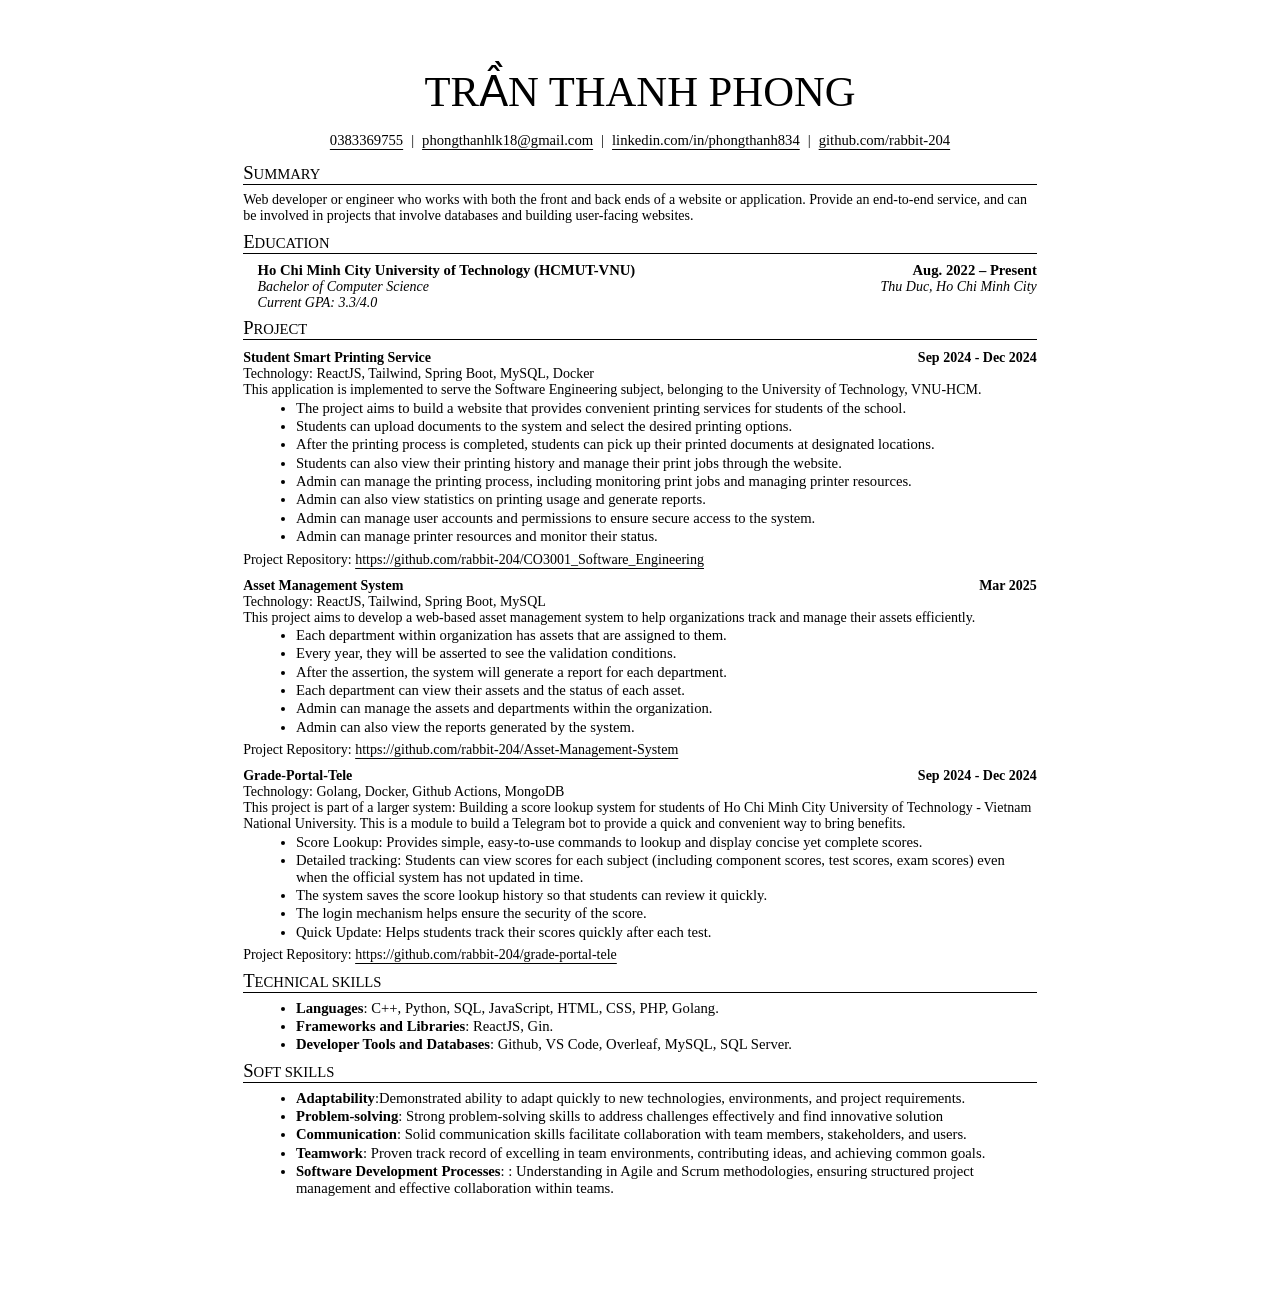
==== resume.html @ 8ac19c2b "update project" ====
<!DOCTYPE html>
<html lang="en">

<head>
    <meta charset="UTF-8">
    <meta name="viewport" content="width=device-width, initial-scale=1.0">
    <title>Resume</title>
    <link rel="stylesheet" href="./style.css">
    <style>
        /* CSS styles */
    </style>
</head>

<body>

    <!-- Contact information -->
    <h1 style="text-transform: uppercase;">Trần Thanh Phong</h1>
    <br />
    <!-- <span class=""> <h>CONTACT :</h3> </span> -->
    <div class="section headerInfo">
        <ul>
            <li><a href="tel:+84383369755">0383369755</a></li>
            <li><a href="mailto:phongthanhlk18@gmail.com">phongthanhlk18@gmail.com</a></li>
            <li><a href="https://www.linkedin.com/in/phongthanh834">linkedin.com/in/phongthanh834</a></li>
            <li><a href="https://github.com/rabbit-204">github.com/rabbit-204</a></li>
        </ul>
    </div>

    <!-- Education section -->
    <h2>SUMMARY</h2>
    <p>Web developer or engineer who works with both the front and back ends of a website or application. Provide an
        end-to-end service, and can be involved in projects that involve databases and building user-facing websites.
    </p>
    <h2>Education</h2>
    <div>
        <h3>Ho Chi Minh City University of Technology (HCMUT-VNU) <span class="spacer"></span><span class="normal">Aug.
                2022 &ndash; Present</span></h3>
        <p style="
    display: flex;
    flex-direction: row;
    justify-content: space-between;
    margin-left: 0.15in;
    font-style: italic;
    ">Bachelor of Computer Science <span class="spacer"></span>Thu Duc, Ho Chi Minh City</p>
        <p style="
    margin-left: 0.15in;
    font-style: italic;
    ">Current GPA: 3.3/4.0</p>
    </div>

    <!-- Projects section -->
    <h2>PROJECT</h2>
    <div style="margin-top:10px">
        <p style="display: flex; justify-content: space-between"><strong>Student Smart Printing Service</strong>
            <span><strong> Sep 2024 - Dec 2024</strong></span>
        </p>
            <div>Technology: ReactJS, Tailwind, Spring Boot, MySQL, Docker</div>
            <p>This application is implemented to serve the Software Engineering subject, belonging to the University of Technology, VNU-HCM. </p>
        <ul>
            <li>The project aims to build a website that provides convenient printing services for students of the school.</li>
            <li>Students can upload documents to the system and select the desired printing options.</li>
            <li>After the printing process is completed, students can pick up their printed documents at designated locations.</li>
            <li>Students can also view their printing history and manage their print jobs through the website.</li>
            <li>Admin can manage the printing process, including monitoring print jobs and managing printer resources.</li>
            <li>Admin can also view statistics on printing usage and generate reports.</li>
            <li>Admin can manage user accounts and permissions to ensure secure access to the system.</li>
            <li>Admin can manage printer resources and monitor their status.</li>
        </ul>
            <div>Project Repository: <a
                    href="https://github.com/rabbit-204/CO3001_Software_Engineering">https://github.com/rabbit-204/CO3001_Software_Engineering</a>
            </div>
    </div>
    <div style="margin-top:10px">

        <p style="display: flex; justify-content: space-between"><strong>Asset Management System</strong> <span><strong>
                    Mar 2025</strong></span></p>
            <div>Technology: ReactJS, Tailwind, Spring Boot, MySQL</div>
            <p>This project aims to develop a web-based asset management system to help organizations track and manage
                their assets efficiently. </p>
        <ul>
            <li>Each department within organization has assets that are assigned to them. </li>
            <li>Every year, they will be asserted to see the validation conditions.</li>
            <li>After the assertion, the system will generate a report for each department.</li>
            <li>Each department can view their assets and the status of each asset.</li>
            <li>Admin can manage the assets and departments within the organization.</li>
            <li>Admin can also view the reports generated by the system.</li>
        </ul>
            <div>Project Repository: <a
                    href="https://github.com/rabbit-204/Asset-Management-System">https://github.com/rabbit-204/Asset-Management-System</a>
            </div>
    </div>
    <div style="margin-top:10px">

        <p style="display: flex; justify-content: space-between"><strong>Grade-Portal-Tele</strong> <span><strong>
                    Sep 2024 - Dec 2024</strong></span></p>
        <div>Technology: Golang, Docker, Github Actions, MongoDB</div>
        <div>This project is part of a larger system: Building a score lookup system for students of Ho Chi Minh City
            University of Technology - Vietnam National University. This is a module to build a Telegram bot to provide
            a quick and convenient way to bring benefits.</div>
        <ul>

            <li>Score Lookup: Provides simple, easy-to-use commands to lookup and display concise yet complete scores.</li>
            <li>Detailed tracking: Students can view scores for each subject (including component scores, test scores,
                exam scores) even when the official system has not updated in time.</li>
            <li>The system saves the score lookup history so that students can review it quickly.</li>
            <li>The login mechanism helps ensure the security of the score.</li>
            <li>Quick Update: Helps students track their scores quickly after each test.</li>
        </ul>
        <div>Project Repository: <a
                href="https://github.com/rabbit-204/grade-portal-tele">https://github.com/rabbit-204/grade-portal-tele</a>
        </div>

    </div>
    <!-- Technical Skills section -->
    <h2>Technical Skills</h2>
    <ul>
        <li><span class="indent"></span><strong>Languages</strong>: C++, Python, SQL, JavaScript, HTML, CSS, PHP,
            Golang.</li>
        <li><span class="indent"></span><strong>Frameworks and Libraries</strong>: ReactJS, Gin.</li>
        <li><span class="indent"></span><strong>Developer Tools and Databases</strong>: Github, VS Code, Overleaf,
            MySQL, SQL Server.</li>
    </ul>
    <!-- Soft Skills section -->
    <h2>Soft Skills</h2>
    <ul>
        <li><span class="indent"></span><strong>Adaptability</strong>:Demonstrated ability to adapt quickly to new
            technologies, environments, and project
            requirements.
        </li>
        <li><span class="indent"></span><strong>Problem-solving</strong>: Strong problem-solving skills to address
            challenges effectively and find innovative
            solution</li>
        <li><span class="indent"></span><strong>Communication</strong>: Solid communication skills facilitate
            collaboration with team members, stakeholders, and users.</li>
        <li><span class="indent"></span><strong>Teamwork</strong>: Proven track record of excelling in team
            environments, contributing ideas, and achieving
            common goals.
        </li>
        <li><span class="indent"></span><strong>Software Development Processes</strong>: : Understanding in Agile and
            Scrum methodologies, ensuring structured
            project management and effective collaboration within teams.</li>
    </ul>

</body>

</html>
---- style.css ----
/* You can poke around this CSS if you want to customize your formatting / styling further */
/* You can even import custom fonts! */

@import url('https://www.resume.lol/fonts/cm/fonts.css');

/* meta */
body {
    font-family: "Computer Modern Serif", serif;
    font-size: 11pt;
    font-weight: 500;
}

.spacer {
    margin: 0px auto;
    /* margin-left: 0.55in; */
}

/* styling content */
h1, h2, h3, h4, p, a, li {
    color: black;
}

h2 {
    padding: 0;
    margin-bottom: 5pt;
    margin-top: 5pt;
}

h3, h4 {
    margin: 0;
    margin-left: 0.15in;
}

h1 {
    color: black;
    text-align: center;
    font-size: 32pt;
    margin: 0;
    padding: 0;
    margin-top: -0.1in;
    font-family: 'Times New Roman', Times, serif;
    font-weight: 500;
}

h2 {
    border-bottom: 1px solid #000000;
    text-transform: uppercase;
    font-size: 11pt;
    font-weight: normal;
}

h2::first-letter {
    font-size: 14pt;
}

h3 {
    display: flex;
    font-size: 11pt;
    padding: 0;
    justify-content: space-between;
    margin-top: 8px;
}

/* .indent {
    margin-left: 0.15in;
} */

.tech-stack {
    font-style: normal;
    font-weight: normal;
}

h4 {
    display: flex;
    font-size: 11pt;
    font-weight: normal;
    font-style: italic;
    padding: 0;
    margin-top: 0;
    margin-bottom: 0;
    justify-content: space-between;
}

p {
    margin: 0;
    padding: 0;
    
}

a {
    color: black;
    text-underline-offset: 4px;
}

ul {
    margin: 1pt 0;
    margin-left: 0.3in;
    padding-left: 24px;
    padding-right: 24px;
    font-size: 11pt;
    
}
ul > li {
    margin-bottom: 1pt;
}

ul > li:first-child {
    padding-top: -4px;
}

ul > li:last-child {
    margin-bottom: 5pt;
}


/* header info content */
.headerInfo > ul {
    display: flex;
    text-align: center;
    justify-content: center;
    margin: 0px auto 0pt !important;
    margin-top: -1pt;
    padding: 0;
}

.headerInfo > ul > li {
    display: inline;
    white-space: pre;
    list-style-type: none;
}

.headerInfo > ul > li:not(:last-child) {
    margin-right: 8px;
}

.headerInfo > ul > li:not(:last-child):after {
    content: "|";
    margin-left: 8px;
}

@page {
    size: letter;
    margin: 0.5in;
  }
  @media screen and (min-width: 768px) {
    body {
      width: 21cm; /* A4 width */
      min-height: 29.7cm; /* A4 height */
      margin: auto;
      font-size: 14px; /* Adjust font size as needed */
      padding: 2cm; /* Add padding for content */
      margin-bottom: 30px;
      /* margin-top: 20px; */
    }
  }
  
  body{
    /* margin-bottom: 30px; */
  }
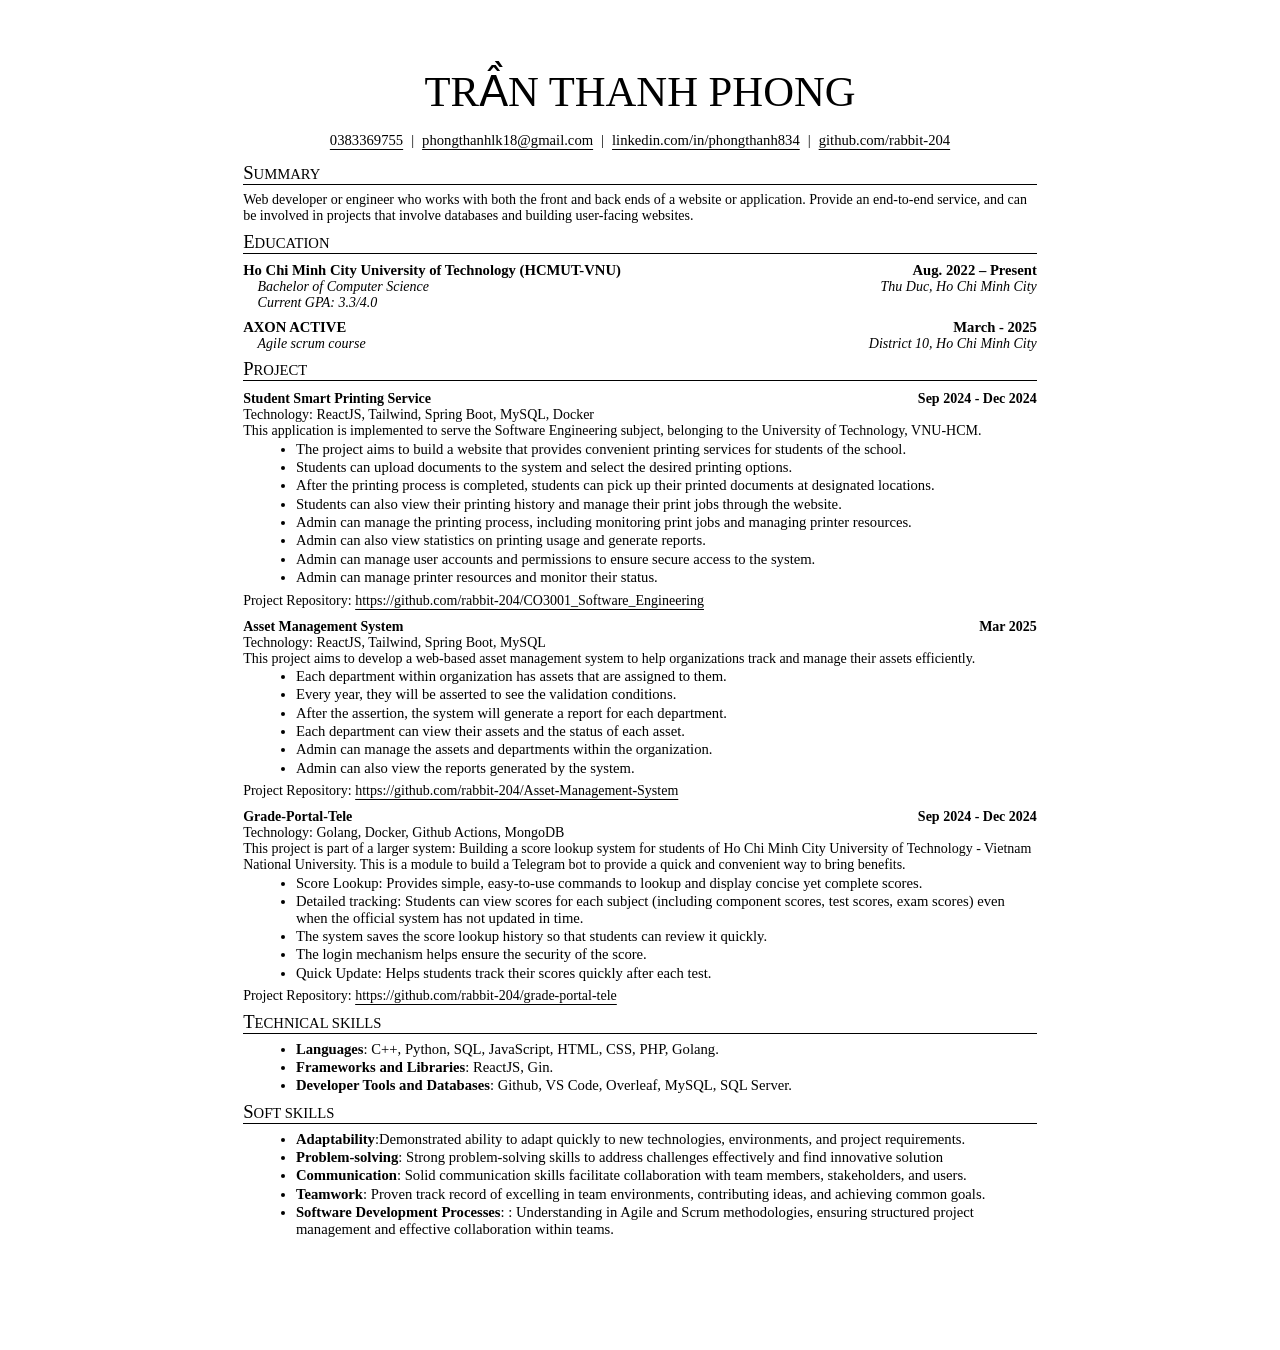
==== commit fc6bcbd4: "update project" ====
--- a/resume.html
+++ b/resume.html
@@ -33,7 +33,8 @@
     </p>
     <h2>Education</h2>
     <div>
-        <h3>Ho Chi Minh City University of Technology (HCMUT-VNU) <span class="spacer"></span><span class="normal">Aug.
+        <h3 style="margin-left: 0;">Ho Chi Minh City University of Technology (HCMUT-VNU) <span
+                class="spacer"></span><span class="normal">Aug.
                 2022 &ndash; Present</span></h3>
         <p style="
     display: flex;
@@ -46,6 +47,15 @@
     margin-left: 0.15in;
     font-style: italic;
     ">Current GPA: 3.3/4.0</p>
+        <h3 style="margin-left: 0;">AXON ACTIVE <span
+                class="spacer"></span><span class="normal">March - 2025</span></h3>
+        <p style="
+    display: flex;
+    flex-direction: row;
+    justify-content: space-between;
+    margin-left: 0.15in;
+    font-style: italic;
+    ">Agile scrum course<span class="spacer"></span>District 10, Ho Chi Minh City</p>
     </div>
 
     <!-- Projects section -->
@@ -54,29 +64,33 @@
         <p style="display: flex; justify-content: space-between"><strong>Student Smart Printing Service</strong>
             <span><strong> Sep 2024 - Dec 2024</strong></span>
         </p>
-            <div>Technology: ReactJS, Tailwind, Spring Boot, MySQL, Docker</div>
-            <p>This application is implemented to serve the Software Engineering subject, belonging to the University of Technology, VNU-HCM. </p>
+        <div>Technology: ReactJS, Tailwind, Spring Boot, MySQL, Docker</div>
+        <p>This application is implemented to serve the Software Engineering subject, belonging to the University of
+            Technology, VNU-HCM. </p>
         <ul>
-            <li>The project aims to build a website that provides convenient printing services for students of the school.</li>
+            <li>The project aims to build a website that provides convenient printing services for students of the
+                school.</li>
             <li>Students can upload documents to the system and select the desired printing options.</li>
-            <li>After the printing process is completed, students can pick up their printed documents at designated locations.</li>
+            <li>After the printing process is completed, students can pick up their printed documents at designated
+                locations.</li>
             <li>Students can also view their printing history and manage their print jobs through the website.</li>
-            <li>Admin can manage the printing process, including monitoring print jobs and managing printer resources.</li>
+            <li>Admin can manage the printing process, including monitoring print jobs and managing printer resources.
+            </li>
             <li>Admin can also view statistics on printing usage and generate reports.</li>
             <li>Admin can manage user accounts and permissions to ensure secure access to the system.</li>
             <li>Admin can manage printer resources and monitor their status.</li>
         </ul>
-            <div>Project Repository: <a
-                    href="https://github.com/rabbit-204/CO3001_Software_Engineering">https://github.com/rabbit-204/CO3001_Software_Engineering</a>
-            </div>
+        <div>Project Repository: <a
+                href="https://github.com/rabbit-204/CO3001_Software_Engineering">https://github.com/rabbit-204/CO3001_Software_Engineering</a>
+        </div>
     </div>
     <div style="margin-top:10px">
 
         <p style="display: flex; justify-content: space-between"><strong>Asset Management System</strong> <span><strong>
                     Mar 2025</strong></span></p>
-            <div>Technology: ReactJS, Tailwind, Spring Boot, MySQL</div>
-            <p>This project aims to develop a web-based asset management system to help organizations track and manage
-                their assets efficiently. </p>
+        <div>Technology: ReactJS, Tailwind, Spring Boot, MySQL</div>
+        <p>This project aims to develop a web-based asset management system to help organizations track and manage
+            their assets efficiently. </p>
         <ul>
             <li>Each department within organization has assets that are assigned to them. </li>
             <li>Every year, they will be asserted to see the validation conditions.</li>
@@ -85,9 +99,9 @@
             <li>Admin can manage the assets and departments within the organization.</li>
             <li>Admin can also view the reports generated by the system.</li>
         </ul>
-            <div>Project Repository: <a
-                    href="https://github.com/rabbit-204/Asset-Management-System">https://github.com/rabbit-204/Asset-Management-System</a>
-            </div>
+        <div>Project Repository: <a
+                href="https://github.com/rabbit-204/Asset-Management-System">https://github.com/rabbit-204/Asset-Management-System</a>
+        </div>
     </div>
     <div style="margin-top:10px">
 
@@ -99,7 +113,8 @@
             a quick and convenient way to bring benefits.</div>
         <ul>
 
-            <li>Score Lookup: Provides simple, easy-to-use commands to lookup and display concise yet complete scores.</li>
+            <li>Score Lookup: Provides simple, easy-to-use commands to lookup and display concise yet complete scores.
+            </li>
             <li>Detailed tracking: Students can view scores for each subject (including component scores, test scores,
                 exam scores) even when the official system has not updated in time.</li>
             <li>The system saves the score lookup history so that students can review it quickly.</li>
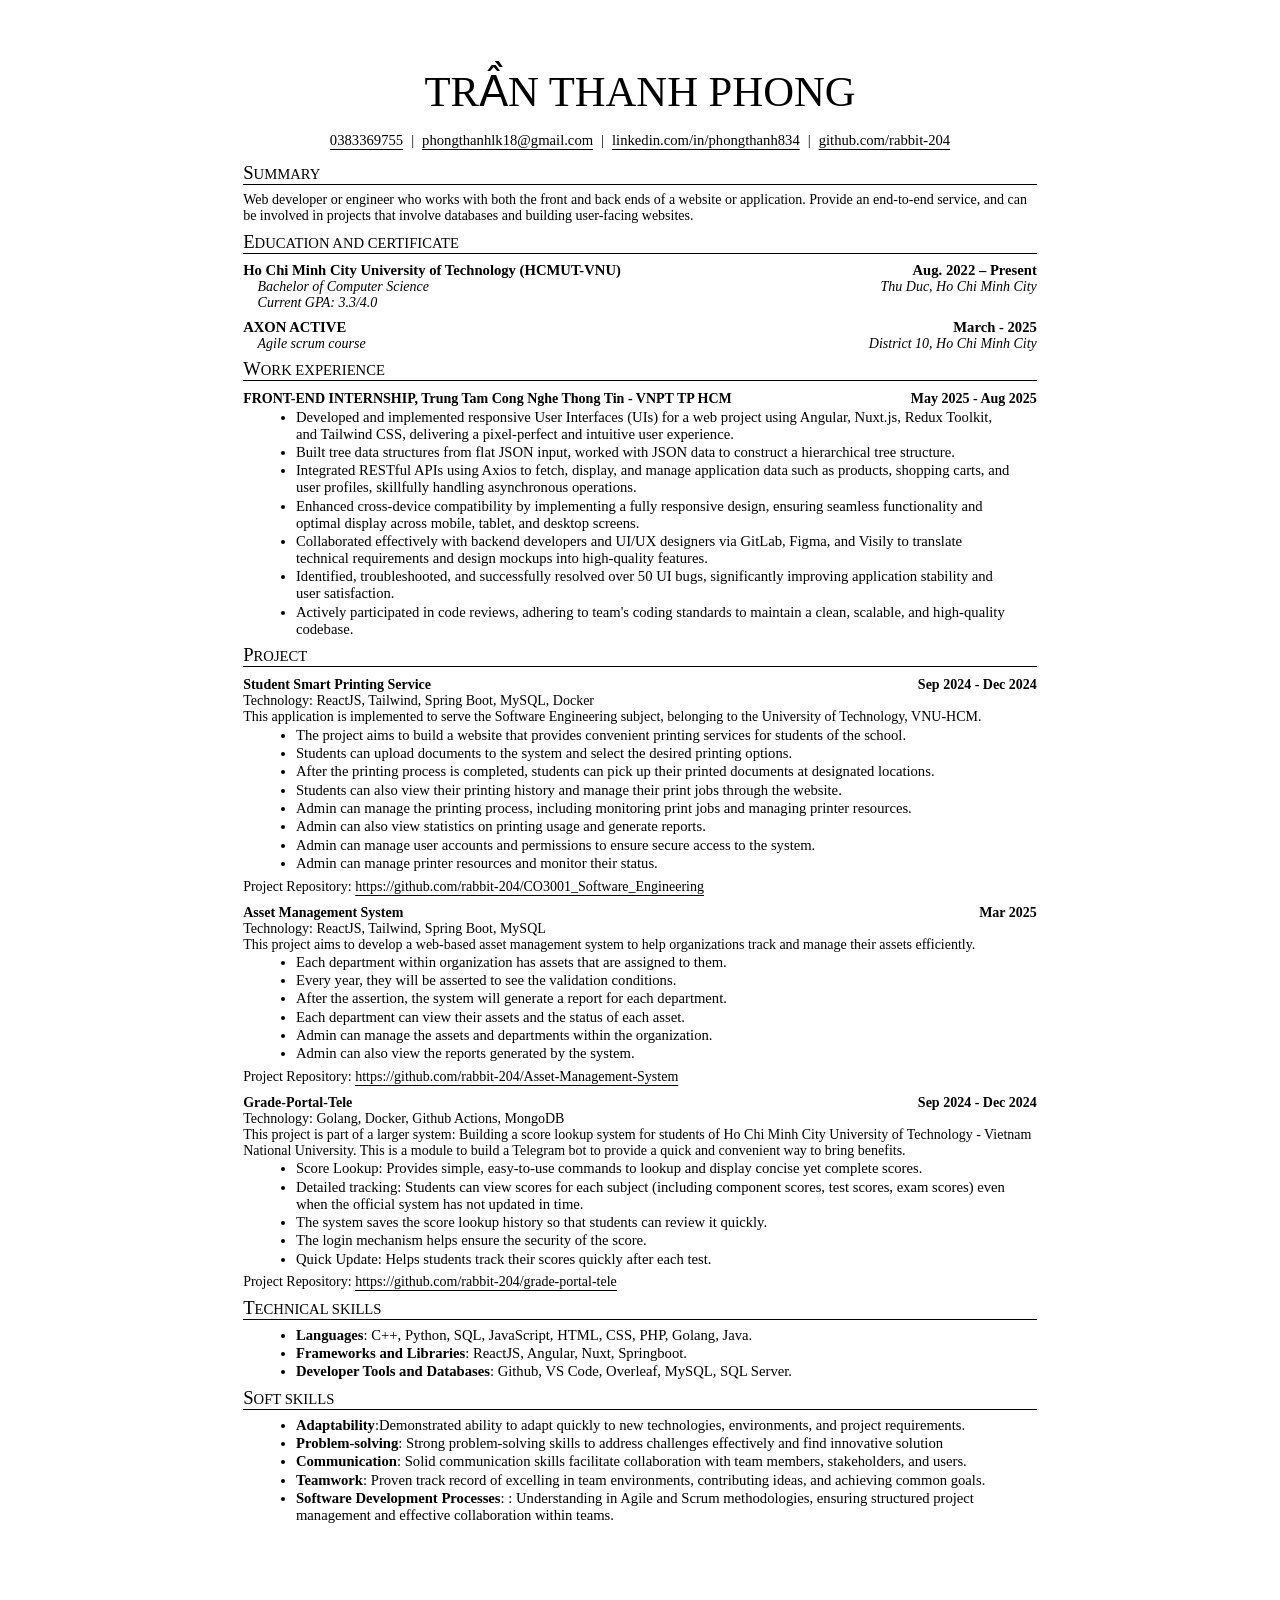
==== commit 54e5d763: "[Feat] add work experience" ====
--- a/resume.html
+++ b/resume.html
@@ -31,7 +31,7 @@
     <p>Web developer or engineer who works with both the front and back ends of a website or application. Provide an
         end-to-end service, and can be involved in projects that involve databases and building user-facing websites.
     </p>
-    <h2>Education</h2>
+    <h2>Education and Certificate</h2>
     <div>
         <h3 style="margin-left: 0;">Ho Chi Minh City University of Technology (HCMUT-VNU) <span
                 class="spacer"></span><span class="normal">Aug.
@@ -58,6 +58,24 @@
     ">Agile scrum course<span class="spacer"></span>District 10, Ho Chi Minh City</p>
     </div>
 
+    <!-- Work Experience section -->
+    <h2>WORK EXPERIENCE</h2>
+    <div style="margin-top:10px">
+        <p style="display: flex; justify-content: space-between"><strong>FRONT-END INTERNSHIP, Trung Tam Cong Nghe Thong Tin - VNPT TP HCM</strong>
+            <span><strong> May 2025 - Aug 2025</strong></span>
+        </p>
+        <!-- <div style="font-size: medium;"><strong>Business Platform (Thanh lap doanh nghiep):</strong></div> -->
+        <ul>
+            <li>Developed and implemented responsive User Interfaces (UIs) for a web project using Angular, Nuxt.js, Redux Toolkit, and Tailwind CSS, delivering a pixel-perfect and intuitive user experience.</li>
+            <li>Built tree data structures from flat JSON input, worked with JSON data to construct a hierarchical tree structure.</li>
+            <li>Integrated RESTful APIs using Axios to fetch, display, and manage application data such as products, shopping carts, and user profiles, skillfully handling asynchronous operations.</li>
+            <li>Enhanced cross-device compatibility by implementing a fully responsive design, ensuring seamless functionality and optimal display across mobile, tablet, and desktop screens.</li>
+            <li>Collaborated effectively with backend developers and UI/UX designers via GitLab, Figma, and Visily to translate technical requirements and design mockups into high-quality features.</li>
+            <li>Identified, troubleshooted, and successfully resolved over 50 UI bugs, significantly improving application stability and user satisfaction.</li>
+            <li>Actively participated in code reviews, adhering to team's coding standards to maintain a clean, scalable, and high-quality codebase.</li>
+        </ul>
+    </div>
+    
     <!-- Projects section -->
     <h2>PROJECT</h2>
     <div style="margin-top:10px">
@@ -130,8 +148,8 @@
     <h2>Technical Skills</h2>
     <ul>
         <li><span class="indent"></span><strong>Languages</strong>: C++, Python, SQL, JavaScript, HTML, CSS, PHP,
-            Golang.</li>
-        <li><span class="indent"></span><strong>Frameworks and Libraries</strong>: ReactJS, Gin.</li>
+            Golang, Java.</li>
+        <li><span class="indent"></span><strong>Frameworks and Libraries</strong>: ReactJS, Angular, Nuxt, Springboot.</li>
         <li><span class="indent"></span><strong>Developer Tools and Databases</strong>: Github, VS Code, Overleaf,
             MySQL, SQL Server.</li>
     </ul>
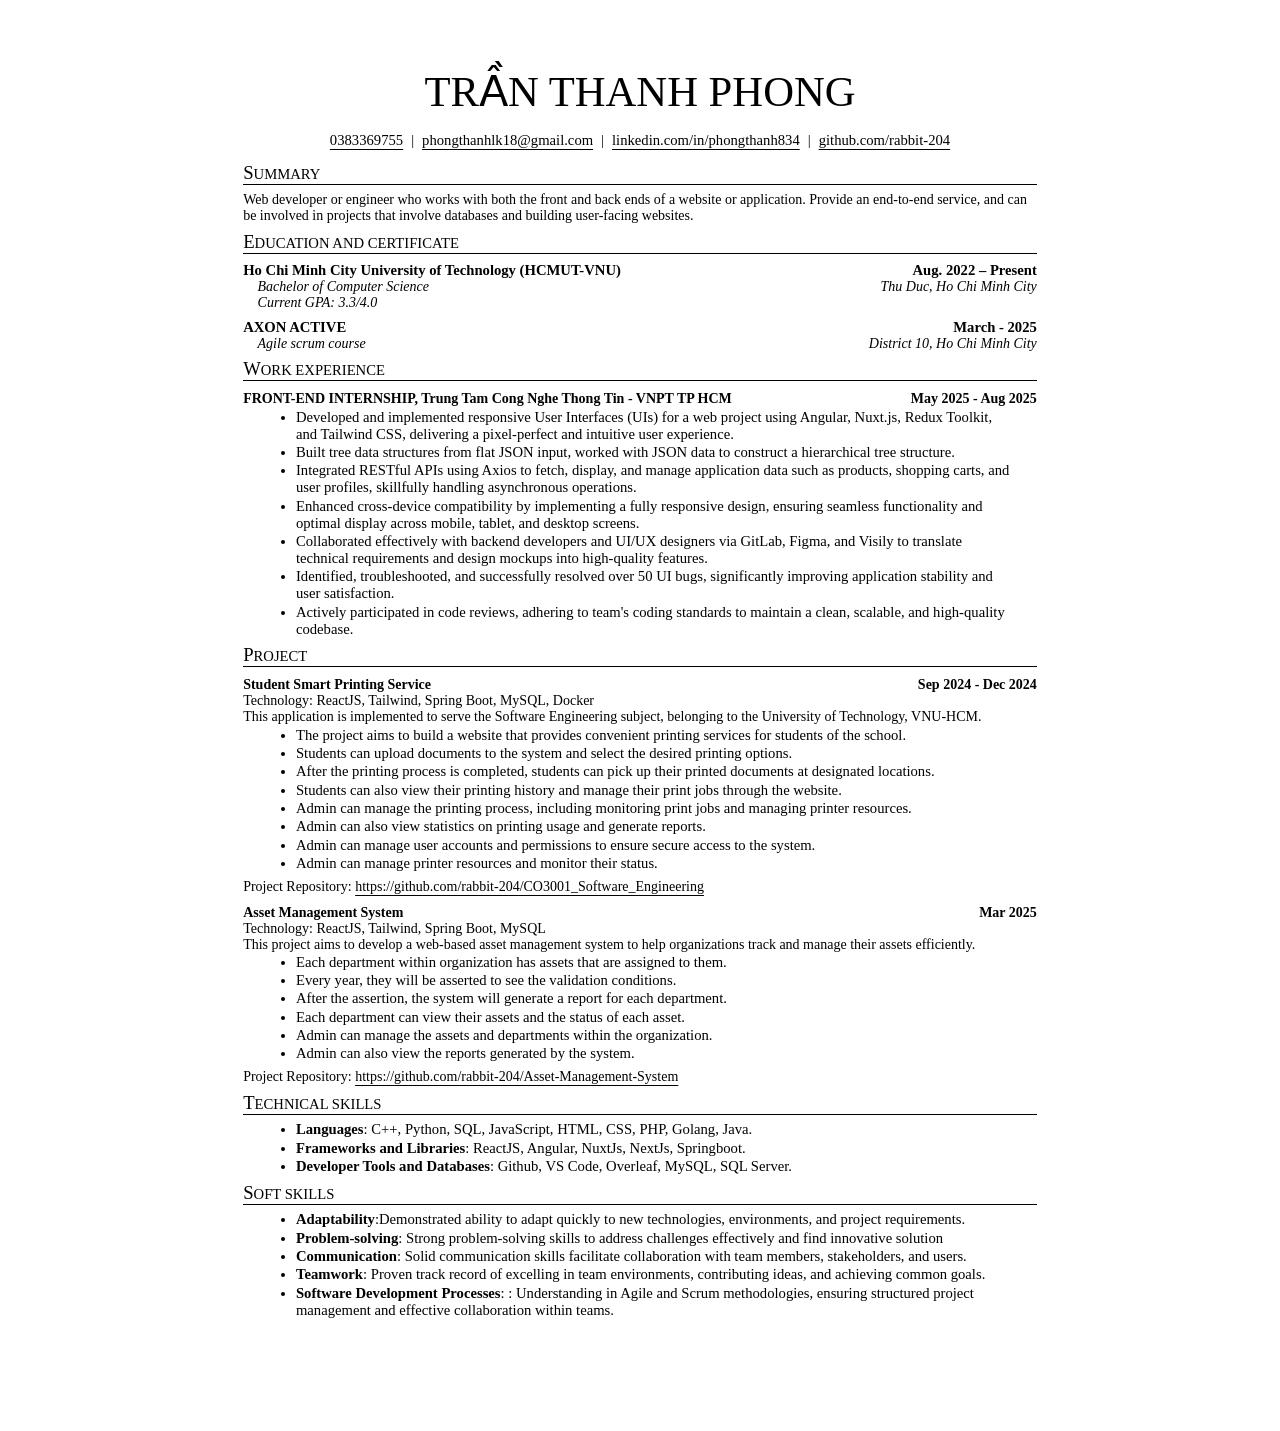
==== commit d07dfc21: "[Fix] update project" ====
--- a/resume.html
+++ b/resume.html
@@ -121,7 +121,7 @@
                 href="https://github.com/rabbit-204/Asset-Management-System">https://github.com/rabbit-204/Asset-Management-System</a>
         </div>
     </div>
-    <div style="margin-top:10px">
+    <!-- <div style="margin-top:10px">
 
         <p style="display: flex; justify-content: space-between"><strong>Grade-Portal-Tele</strong> <span><strong>
                     Sep 2024 - Dec 2024</strong></span></p>
@@ -143,13 +143,13 @@
                 href="https://github.com/rabbit-204/grade-portal-tele">https://github.com/rabbit-204/grade-portal-tele</a>
         </div>
 
-    </div>
+    </div> -->
     <!-- Technical Skills section -->
     <h2>Technical Skills</h2>
     <ul>
         <li><span class="indent"></span><strong>Languages</strong>: C++, Python, SQL, JavaScript, HTML, CSS, PHP,
             Golang, Java.</li>
-        <li><span class="indent"></span><strong>Frameworks and Libraries</strong>: ReactJS, Angular, Nuxt, Springboot.</li>
+        <li><span class="indent"></span><strong>Frameworks and Libraries</strong>: ReactJS, Angular, NuxtJs, NextJs, Springboot.</li>
         <li><span class="indent"></span><strong>Developer Tools and Databases</strong>: Github, VS Code, Overleaf,
             MySQL, SQL Server.</li>
     </ul>
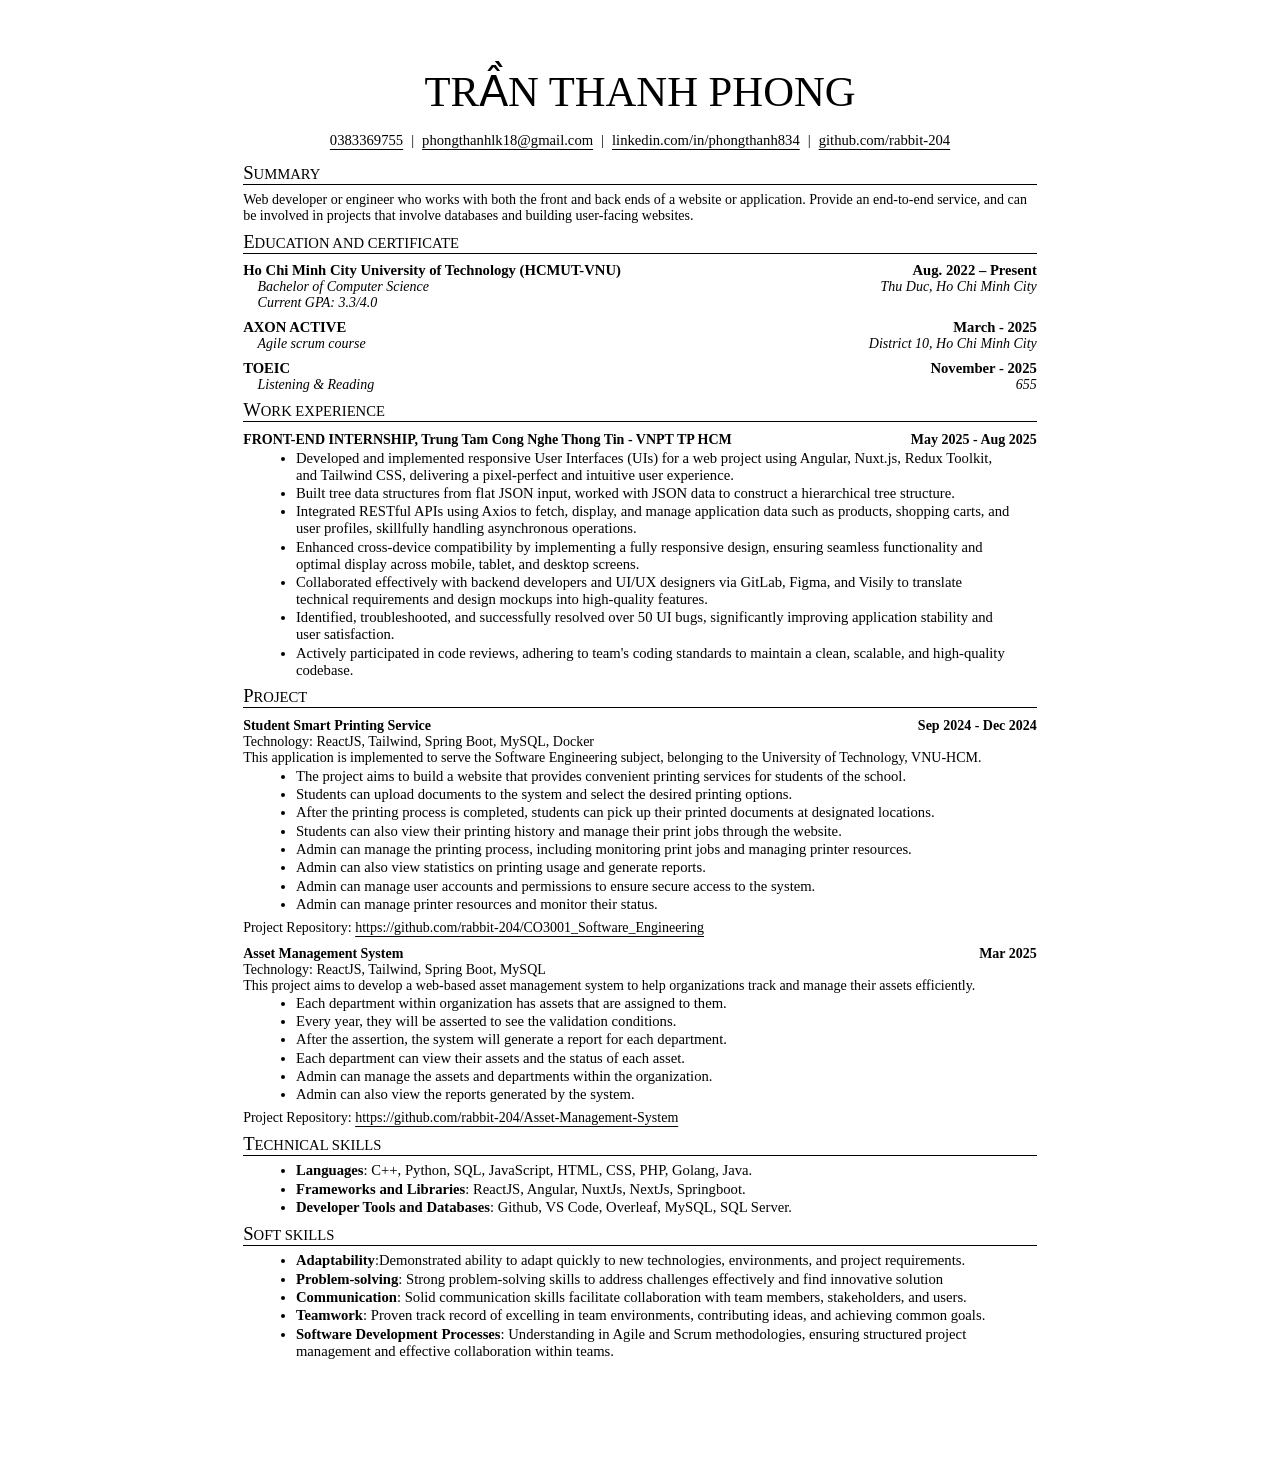
==== commit a408b450: "[Update]: add toeic certificate" ====
--- a/resume.html
+++ b/resume.html
@@ -56,6 +56,15 @@
     margin-left: 0.15in;
     font-style: italic;
     ">Agile scrum course<span class="spacer"></span>District 10, Ho Chi Minh City</p>
+        <h3 style="margin-left: 0;">TOEIC<span
+                class="spacer"></span><span class="normal">November - 2025</span></h3>
+        <p style="
+    display: flex;
+    flex-direction: row;
+    justify-content: space-between;
+    margin-left: 0.15in;
+    font-style: italic;
+    ">Listening & Reading<span class="spacer"></span>655</p>
     </div>
 
     <!-- Work Experience section -->
@@ -156,22 +165,14 @@
     <!-- Soft Skills section -->
     <h2>Soft Skills</h2>
     <ul>
-        <li><span class="indent"></span><strong>Adaptability</strong>:Demonstrated ability to adapt quickly to new
-            technologies, environments, and project
-            requirements.
+        <li><span class="indent"></span><strong>Adaptability</strong>:Demonstrated ability to adapt quickly to new technologies, environments, and project requirements.
         </li>
-        <li><span class="indent"></span><strong>Problem-solving</strong>: Strong problem-solving skills to address
-            challenges effectively and find innovative
-            solution</li>
+        <li><span class="indent"></span><strong>Problem-solving</strong>: Strong problem-solving skills to address challenges effectively and find innovative solution</li>
         <li><span class="indent"></span><strong>Communication</strong>: Solid communication skills facilitate
             collaboration with team members, stakeholders, and users.</li>
-        <li><span class="indent"></span><strong>Teamwork</strong>: Proven track record of excelling in team
-            environments, contributing ideas, and achieving
-            common goals.
+        <li><span class="indent"></span><strong>Teamwork</strong>: Proven track record of excelling in team environments, contributing ideas, and achieving common goals.
         </li>
-        <li><span class="indent"></span><strong>Software Development Processes</strong>: : Understanding in Agile and
-            Scrum methodologies, ensuring structured
-            project management and effective collaboration within teams.</li>
+        <li><span class="indent"></span><strong>Software Development Processes</strong>: Understanding in Agile and Scrum methodologies, ensuring structured project management and effective collaboration within teams.</li>
     </ul>
 
 </body>
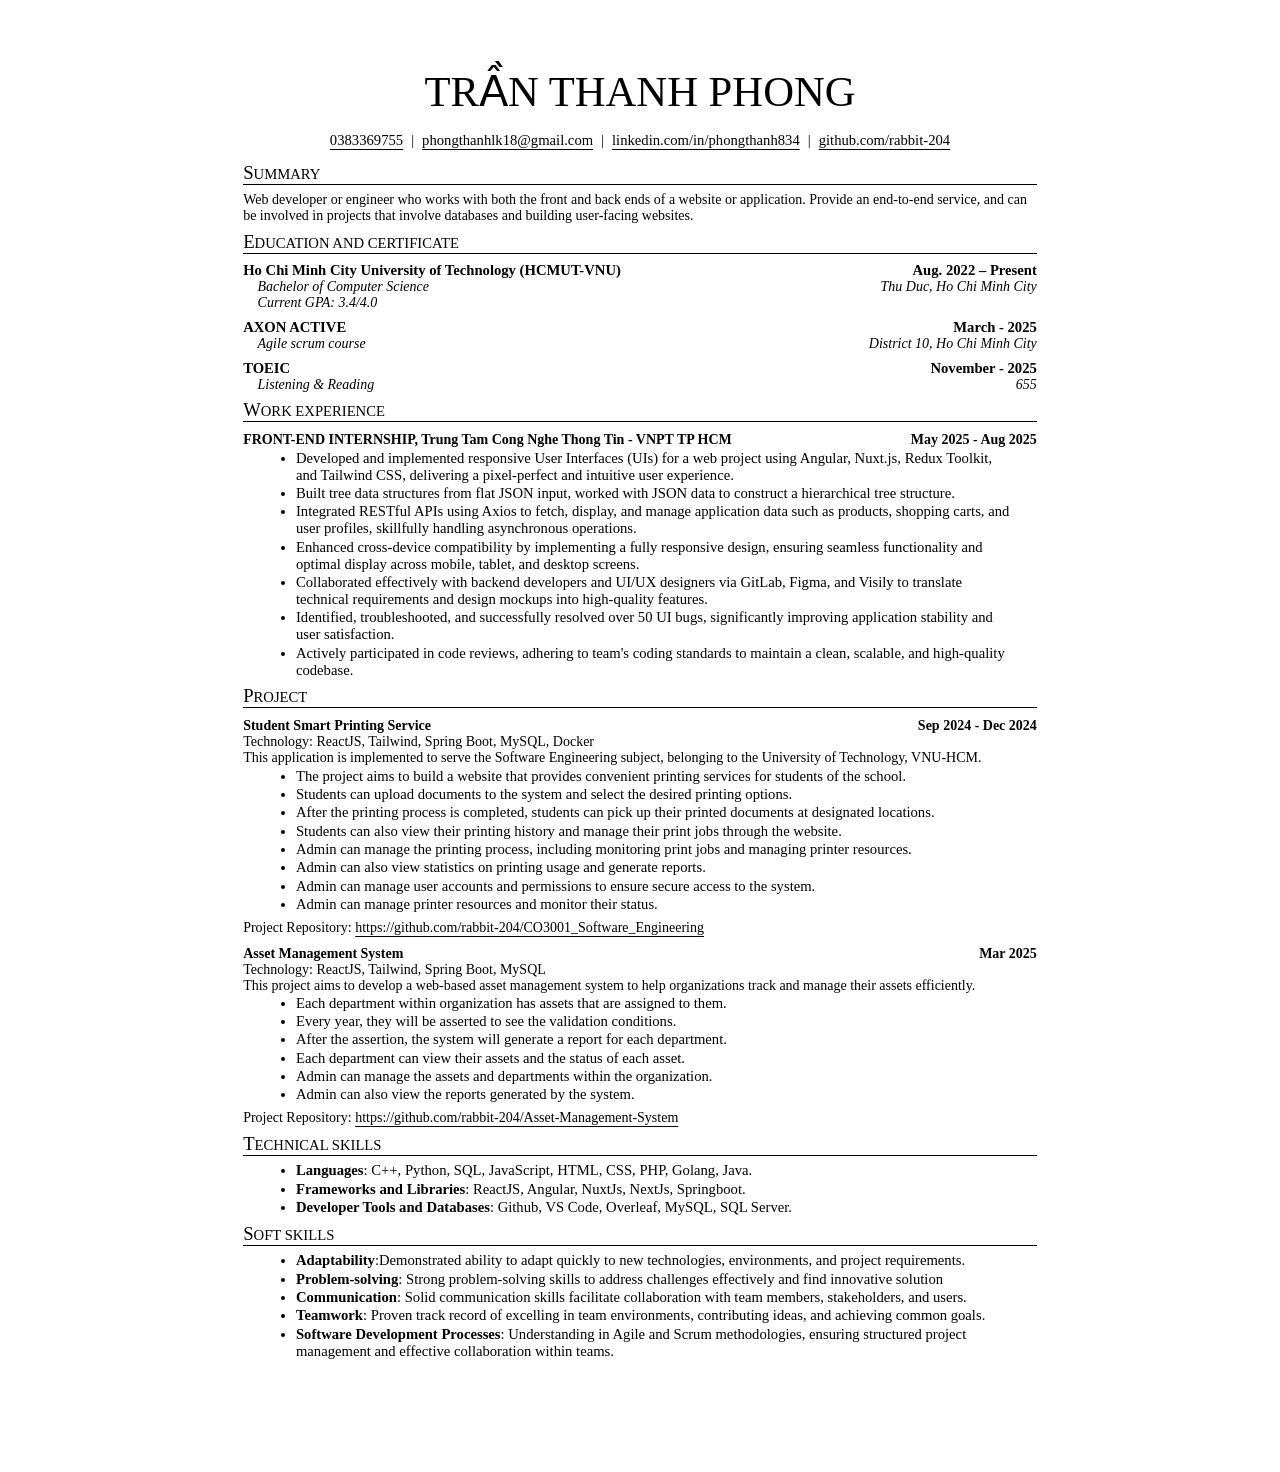
==== commit 07827448: "[Update]: update current gpa" ====
--- a/resume.html
+++ b/resume.html
@@ -46,7 +46,7 @@
         <p style="
     margin-left: 0.15in;
     font-style: italic;
-    ">Current GPA: 3.3/4.0</p>
+    ">Current GPA: 3.4/4.0</p>
         <h3 style="margin-left: 0;">AXON ACTIVE <span
                 class="spacer"></span><span class="normal">March - 2025</span></h3>
         <p style="
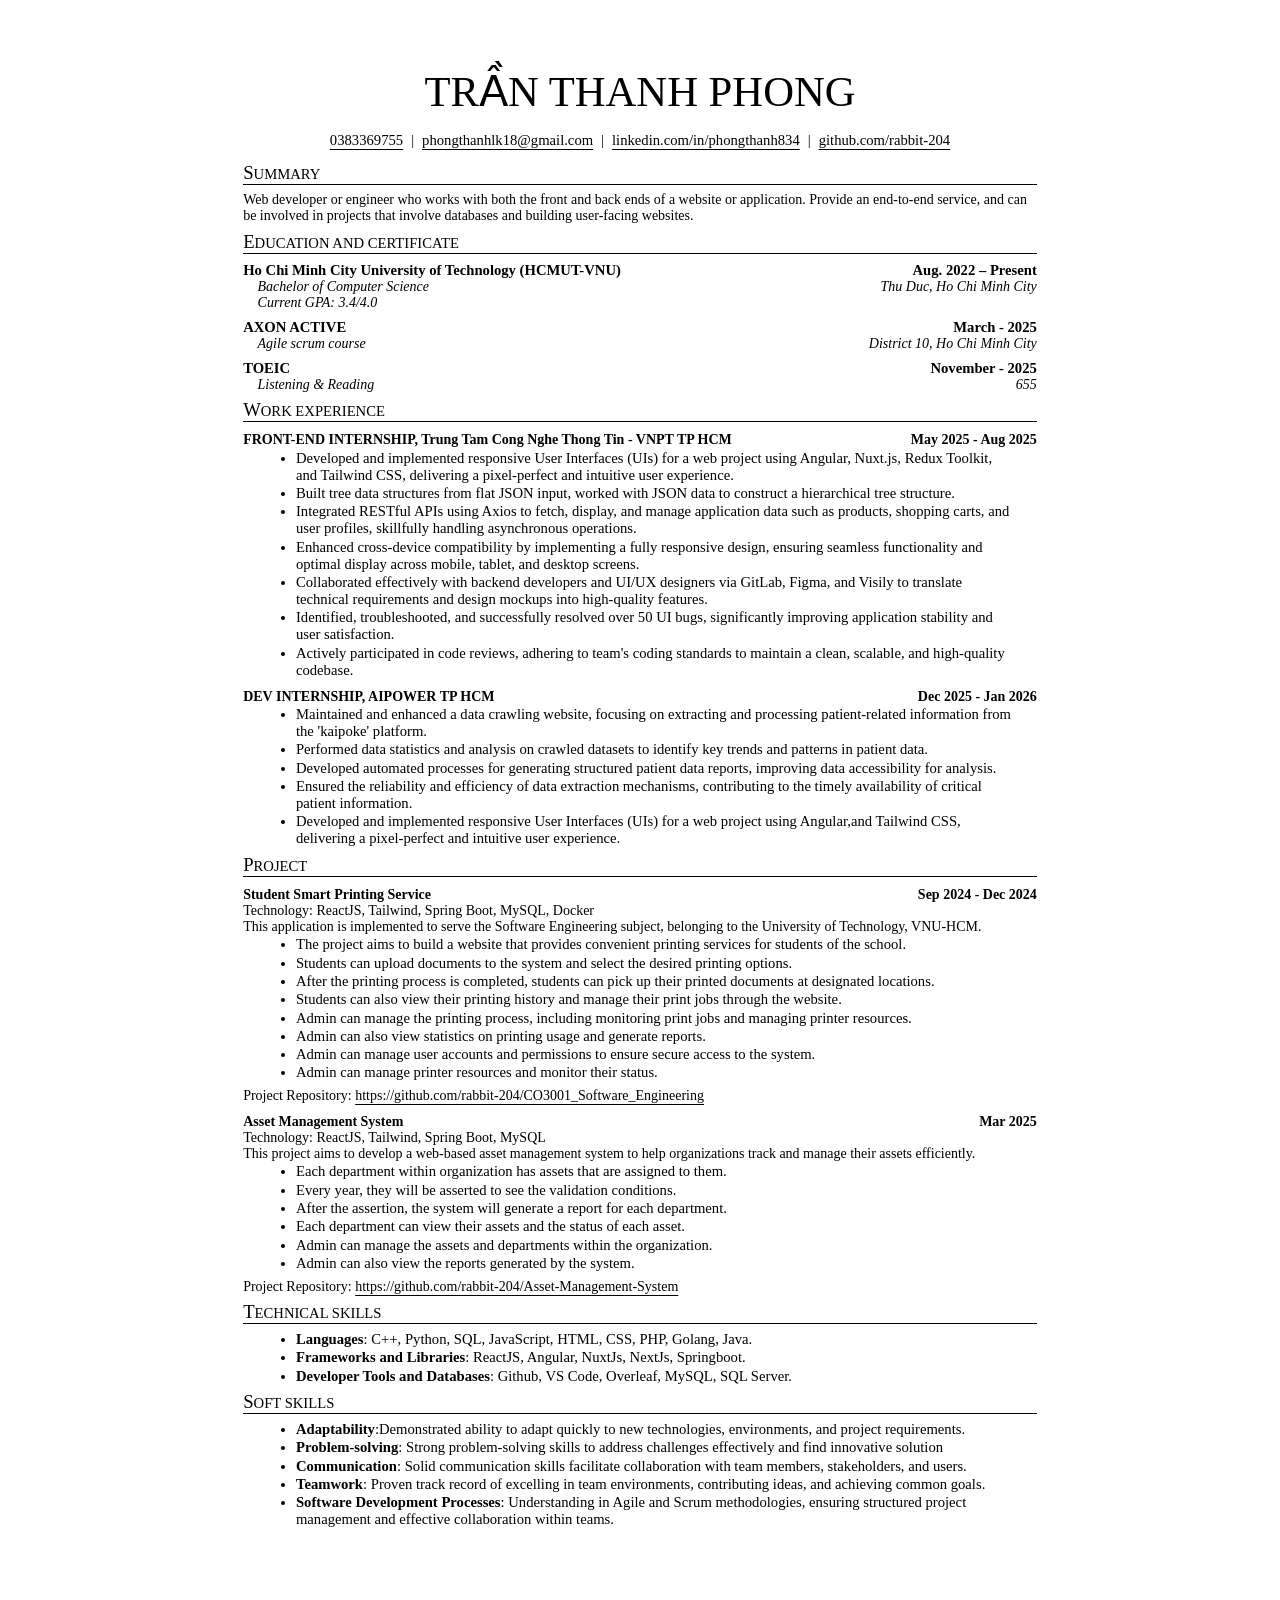
==== commit 754764f2: "[Update]: add experience" ====
--- a/resume.html
+++ b/resume.html
@@ -73,7 +73,6 @@
         <p style="display: flex; justify-content: space-between"><strong>FRONT-END INTERNSHIP, Trung Tam Cong Nghe Thong Tin - VNPT TP HCM</strong>
             <span><strong> May 2025 - Aug 2025</strong></span>
         </p>
-        <!-- <div style="font-size: medium;"><strong>Business Platform (Thanh lap doanh nghiep):</strong></div> -->
         <ul>
             <li>Developed and implemented responsive User Interfaces (UIs) for a web project using Angular, Nuxt.js, Redux Toolkit, and Tailwind CSS, delivering a pixel-perfect and intuitive user experience.</li>
             <li>Built tree data structures from flat JSON input, worked with JSON data to construct a hierarchical tree structure.</li>
@@ -82,6 +81,18 @@
             <li>Collaborated effectively with backend developers and UI/UX designers via GitLab, Figma, and Visily to translate technical requirements and design mockups into high-quality features.</li>
             <li>Identified, troubleshooted, and successfully resolved over 50 UI bugs, significantly improving application stability and user satisfaction.</li>
             <li>Actively participated in code reviews, adhering to team's coding standards to maintain a clean, scalable, and high-quality codebase.</li>
+        </ul>
+    </div>
+    <div style="margin-top:10px">
+        <p style="display: flex; justify-content: space-between"><strong>DEV INTERNSHIP, AIPOWER TP HCM</strong>
+            <span><strong> Dec 2025 - Jan 2026</strong></span>
+        </p>
+        <ul>
+            <li>Maintained and enhanced a data crawling website, focusing on extracting and processing patient-related information from the 'kaipoke' platform.</li>
+            <li>Performed data statistics and analysis on crawled datasets to identify key trends and patterns in patient data.</li>
+            <li>Developed automated processes for generating structured patient data reports, improving data accessibility for analysis.</li>
+            <li>Ensured the reliability and efficiency of data extraction mechanisms, contributing to the timely availability of critical patient information.</li>
+            <li>Developed and implemented responsive User Interfaces (UIs) for a web project using Angular,and Tailwind CSS, delivering a pixel-perfect and intuitive user experience.</li>
         </ul>
     </div>
     
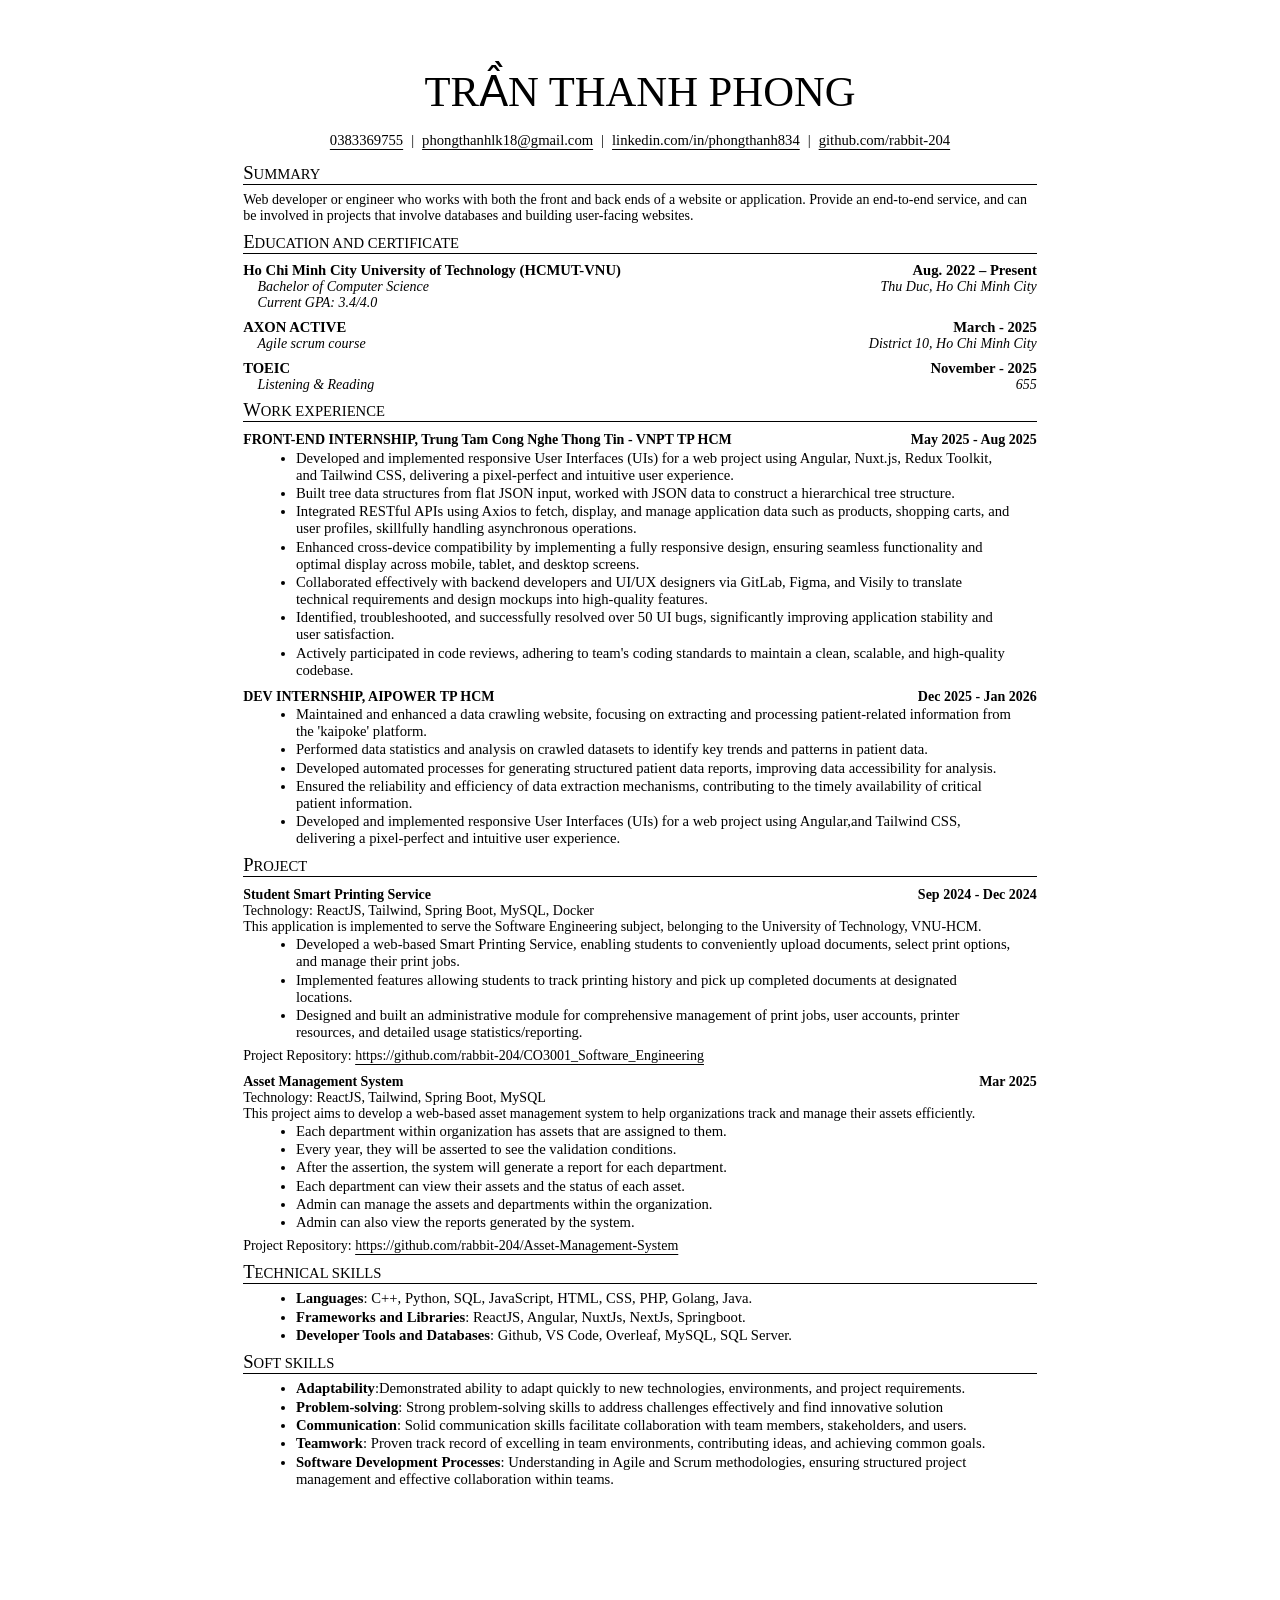
==== commit 1a13aa21: "[Update]: update project" ====
--- a/resume.html
+++ b/resume.html
@@ -106,17 +106,9 @@
         <p>This application is implemented to serve the Software Engineering subject, belonging to the University of
             Technology, VNU-HCM. </p>
         <ul>
-            <li>The project aims to build a website that provides convenient printing services for students of the
-                school.</li>
-            <li>Students can upload documents to the system and select the desired printing options.</li>
-            <li>After the printing process is completed, students can pick up their printed documents at designated
-                locations.</li>
-            <li>Students can also view their printing history and manage their print jobs through the website.</li>
-            <li>Admin can manage the printing process, including monitoring print jobs and managing printer resources.
-            </li>
-            <li>Admin can also view statistics on printing usage and generate reports.</li>
-            <li>Admin can manage user accounts and permissions to ensure secure access to the system.</li>
-            <li>Admin can manage printer resources and monitor their status.</li>
+            <li>Developed a web-based Smart Printing Service, enabling students to conveniently upload documents, select print options, and manage their print jobs.</li>
+            <li>Implemented features allowing students to track printing history and pick up completed documents at designated locations.</li>
+            <li>Designed and built an administrative module for comprehensive management of print jobs, user accounts, printer resources, and detailed usage statistics/reporting.</li>
         </ul>
         <div>Project Repository: <a
                 href="https://github.com/rabbit-204/CO3001_Software_Engineering">https://github.com/rabbit-204/CO3001_Software_Engineering</a>
